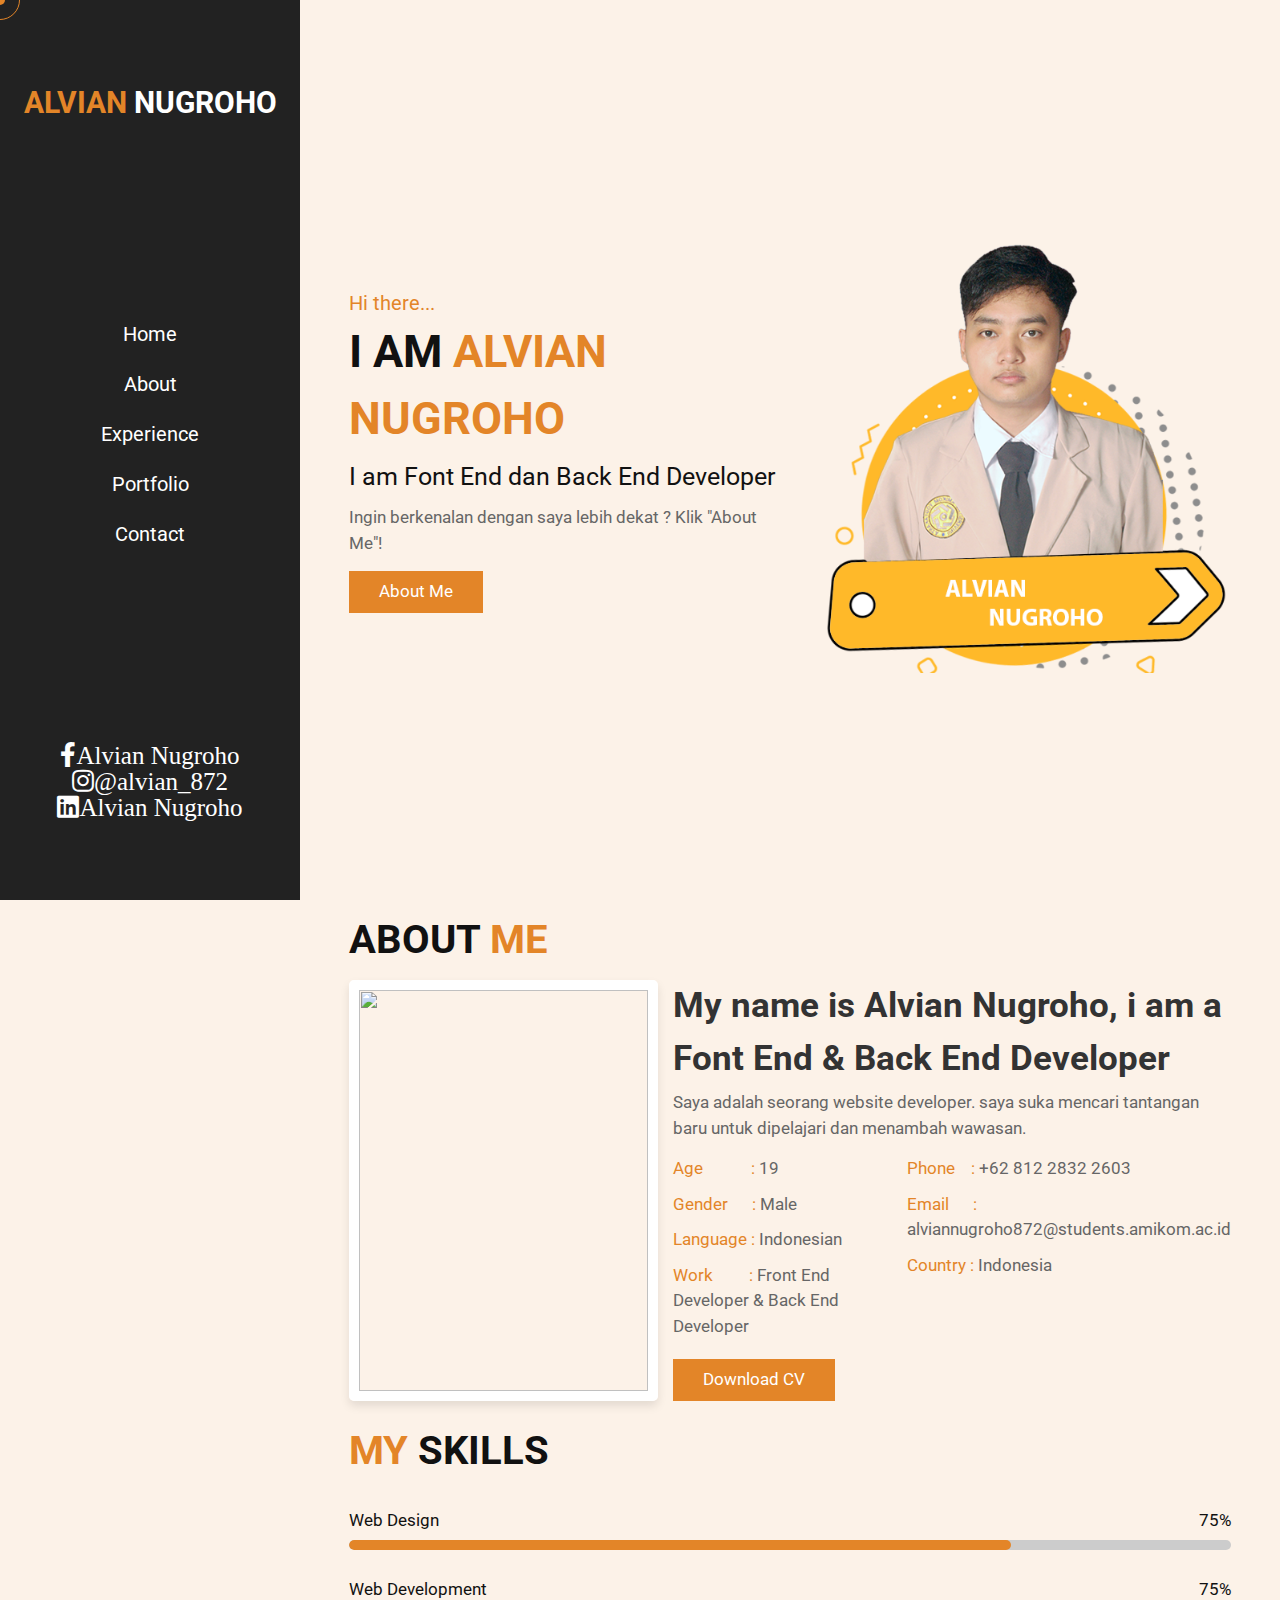
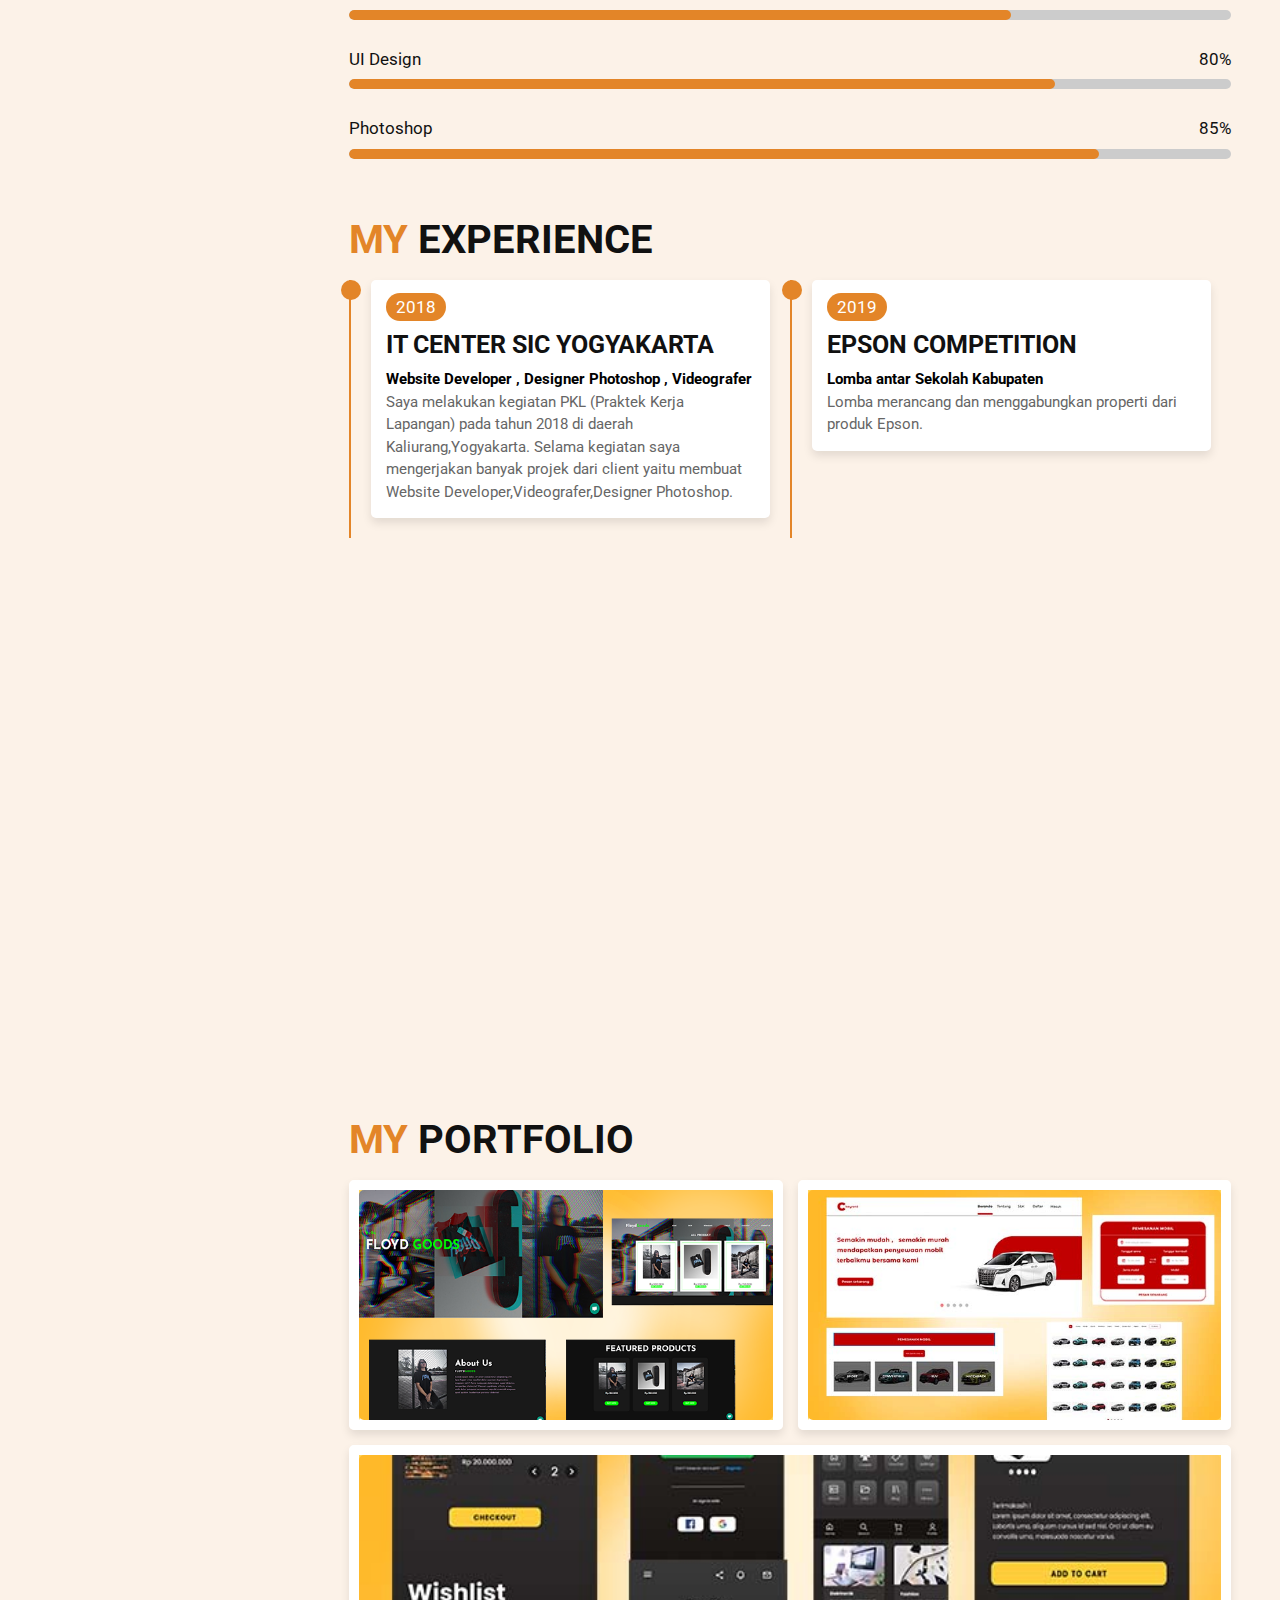
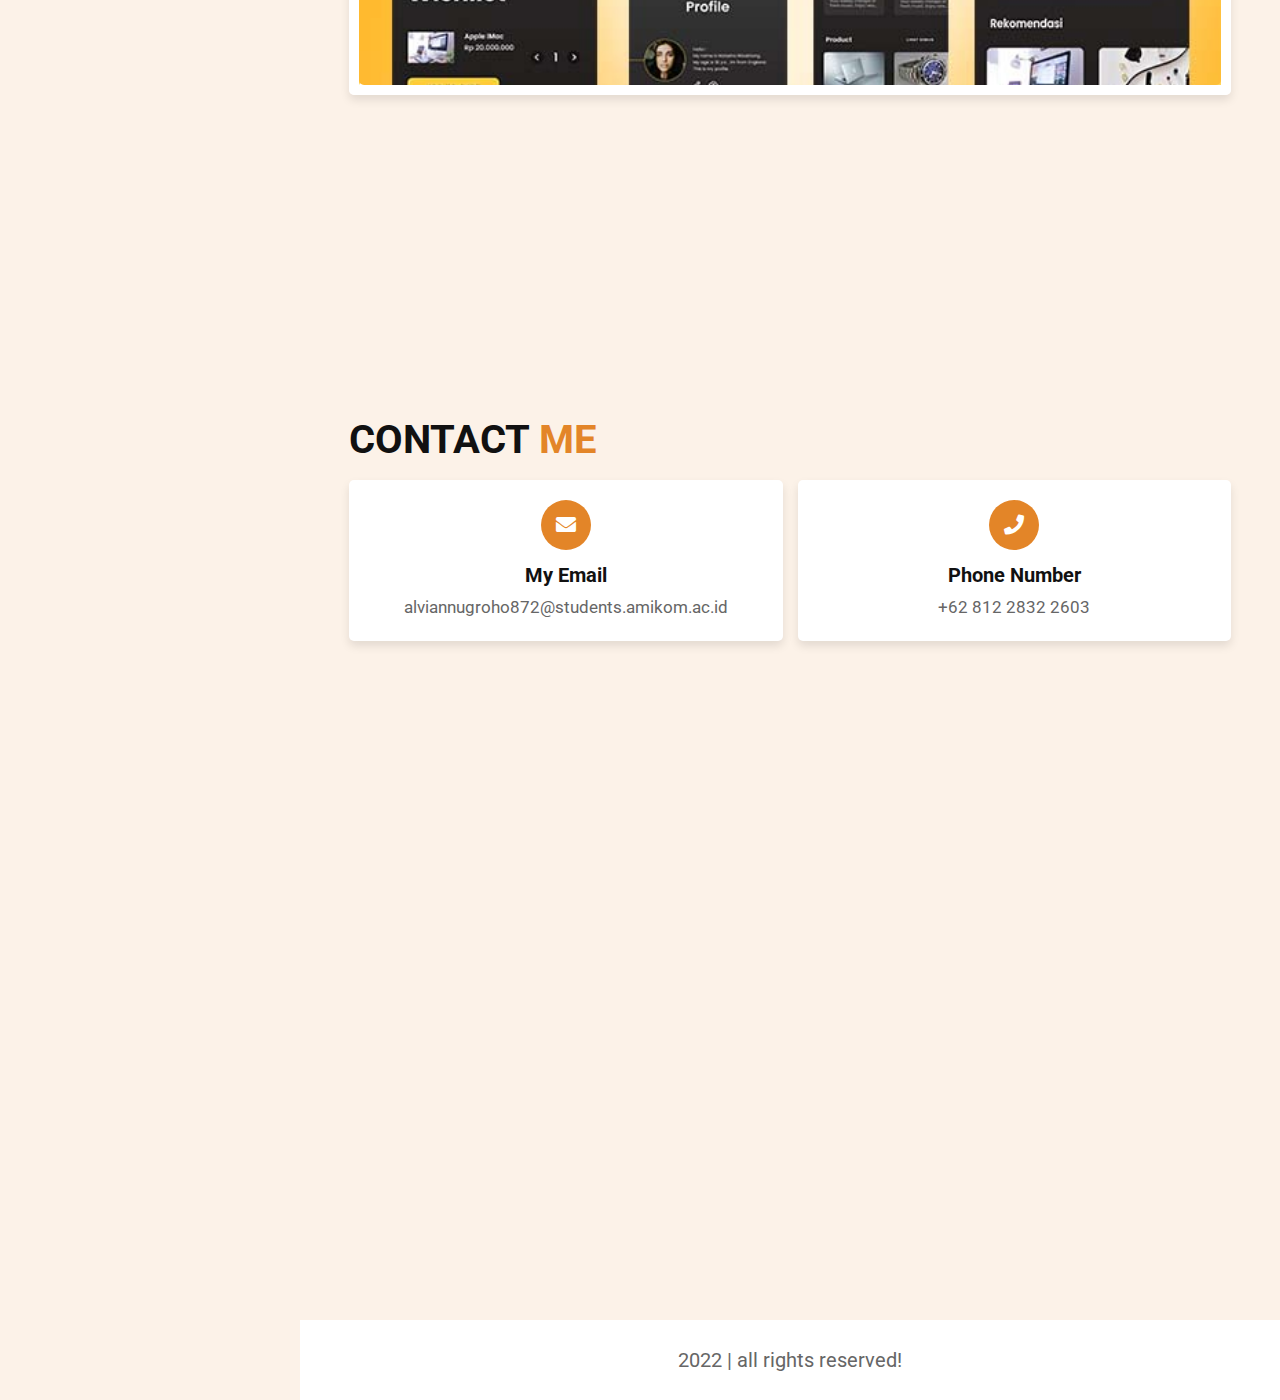
==== index.html @ 5c434775 "Alvian_Portofolio" ====
<!DOCTYPE html>
<html lang="en">
<head>
    <meta charset="UTF-8">
    <meta http-equiv="X-UA-Compatible" content="IE=edge">
    <meta name="viewport" content="width=device-width, initial-scale=1.0">
    <title>Portofolio</title>

    <!-- font awesome cdn link  -->
    <link rel="stylesheet" href="https://cdnjs.cloudflare.com/ajax/libs/font-awesome/5.15.3/css/all.min.css">

    <!-- custom css file link  -->
    <link rel="stylesheet" href="css/style12.css">

</head>
<body>

<!-- custom cursors  -->
<div class="cursor-1"></div>
<div class="cursor-2"></div>


<div id="menu-bars" class="fas fa-bars"></div>
    
<!-- header section starts  -->

<header>

    <a href="#home" class="logo"> <span>Alvian</span> Nugroho </a>

    <nav class="navbar">
        <a href="#home">Home</a>
        <a href="#about">About</a>
        <a href="#experience">Experience</a>
        <a href="#portfolio">Portfolio</a>
        <a href="#contact">Contact</a>
    </nav>

    <div class="follow">
        <a href="https://www.facebook.com/dolphin.au.54" class="fab fa-facebook-f">Alvian Nugroho</a>
        <a href="https://www.instagram.com/alvian_872/" class="fab fa-instagram">@alvian_872</a>
        <a href="https://www.linkedin.com/in/alvian-nugroho-238197245/" class="fab fa-linkedin">Alvian Nugroho</a>
    </div>

</header>

<!-- header section ends -->

<!-- home section starts  -->

<section class="home" id="home">

    <div class="content">
        <span class="hi"> Hi there... </span>
        <h3> I am <span> Alvian Nugroho </span> </h3>
        <p class="info"> I am Font End dan Back End Developer </p>
        <p class="text"> Ingin berkenalan dengan saya lebih dekat ? Klik "About Me"! </p>
        <a href="#about" class="btn">About Me</a>
    </div>

    <div class="image">
        <img src="images/home-img12.png" alt="">
    </div>

</section>

<!-- home section ends -->

<!-- about section starts  -->

<section class="about" id="about">

<h1 class="heading"> about <span> me </span> </h1>

<div class="row-1">

    <div class="image">
        <img src="../Alvian_Portofolio/images/about-img-assets/about-img1.png" alt="">
    </div>

    <div class="content">
        <h3> My name is Alvian Nugroho, i am a Font End & Back End Developer </h3>
        <p>Saya adalah seorang website developer. saya suka mencari tantangan baru untuk dipelajari dan menambah wawasan.</p>
        <div class="box-container">
            <div class="box">
                <p> <span> Age &nbsp;&nbsp;&nbsp;&nbsp;&nbsp;&nbsp;&nbsp;&nbsp;&nbsp;&nbsp;&nbsp;: </span> 19 </p>
                <p> <span> Gender &nbsp;&nbsp;&nbsp;&nbsp;&nbsp;: </span> Male </p>
                <p> <span> Language : </span> Indonesian </p>
                <p> <span> Work &nbsp;&nbsp;&nbsp;&nbsp;&nbsp;&nbsp;&nbsp;&nbsp;: </span> Front End Developer & Back End Developer </p>
            </div>
            <div class="box">
                <p> <span> Phone &nbsp;&nbsp;&nbsp;: </span> +62 812 2832 2603</p>
                <p> <span> Email &nbsp;&nbsp;&nbsp;&nbsp;&nbsp;: </span> alviannugroho872@students.amikom.ac.id </p>
                <p> <span> Country : </span> Indonesia </p>
            </div>
        </div>
        <a href="CV Resume.pdf" class="btn">Download CV</a>
    </div>

</div>

<h1 class="heading"> <span> my </span> skills </h1>

<div class="row-2">

    <div class="skills">
        <div class="progress">
            <h3> Web Design <span> 75% </span> </h3>
            <div class="bar"> <span></span> </div>
        </div>
        <div class="progress">
            <h3> Web Development <span> 75% </span> </h3>
            <div class="bar"> <span></span> </div>
        </div>
        <div class="progress">
            <h3> UI Design <span> 80% </span> </h3>
            <div class="bar"> <span></span> </div>
        </div>
        <div class="progress">
            <h3> Photoshop <span> 85% </span> </h3>
            <div class="bar"> <span></span> </div>
        </div>
    </div>


</div>

</section>

<!-- about section ends -->



<!-- experience section starts  -->

<section class="experience" id="experience">

    <h1 class="heading"> <span> my </span> experience </h1>

    <div class="box-container">

        <div class="box">
            <div class="content">
                <span> 2018 </span>
                <h3>IT CENTER SIC YOGYAKARTA</h3>
                <h2>Website Developer , Designer Photoshop , Videografer</h2>
                <p>Saya melakukan kegiatan PKL (Praktek Kerja Lapangan) pada tahun 2018 di daerah Kaliurang,Yogyakarta. Selama kegiatan saya mengerjakan banyak projek dari client yaitu membuat Website Developer,Videografer,Designer Photoshop.</p>
            </div>
        </div>

        <div class="box">
            <div class="content">
                <span> 2019 </span>
                <h3>EPSON COMPETITION</h3>
                <h2>Lomba antar Sekolah Kabupaten</h2>
                <p>Lomba merancang dan menggabungkan properti dari produk Epson.</p>
            </div>
        </div>



    </div>

</section>

<!-- experience section ends -->

<!-- portfolio section starts  -->

<section class="portfolio" id="portfolio">

    <h1 class="heading"> <span> my </span> portfolio </h1>

    <div class="box-container">



        <div class="box">
            <img src="images/img-87.png" alt="">
            <a href="galery.html" class="box" >Klik Disini</a>
            <h3> Project Website Clothing </h3>
            <div class="icons">
                <a href="galery.html" class="fas fa-angle-double-right"></a>
            </div>
        </div>

        <div class="box">
            <img src="images/img-100.jpg" alt="">
            <a href="galery1.html" class="box" >Klik Disini </a>
            <h3> UI / UX Website</h3>
            <div class="icons">
                <a href="galery1.html" class="fas fa-angle-double-right"></a>
            </div>
        </div>
        <div class="box">
            <img src="images/img-500.jpg" alt="">
            <a href="galery2.html" class="box" >Klik Disini </a>
            <h3> UI / UX Mobile</h3>
            <div class="icons">
                <a href="galery2.html" class="fas fa-angle-double-right"></a>
            </div>
        </div>

    </div>

    </div>

</section>

<!-- portfolio section ends -->

<!-- contact section starts  -->

<section class="contact" id="contact">

    <h1 class="heading"> contact <span> me </span> </h1>

    <div class="icons-container">

        <div class="icons">
            <i class="fas fa-envelope"></i>
            <h3>My Email</h3>
            <p>alviannugroho872@students.amikom.ac.id</p>
        </div>

        <div class="icons">
            <i class="fas fa-phone"></i>
            <h3>Phone Number</h3>
            <p>+62 812 2832 2603</p>
        </div>


    </div>



</section>

<!-- contact section ends -->

<!-- footer section  -->
<footer class="footer"> 2022 </span> | all rights reserved! </footer>






















<!-- custom js file link  -->
<script src="js/script.js"></script>

</body>
</html>
---- css/style12.css ----
@import url('https://fonts.googleapis.com/css2?family=Roboto:wght@100;300;400;500;700&display=swap');

:root{
    --main-color:#e38528;
}

*{
    font-family: 'Roboto', sans-serif;
    margin:0; padding:0;
    box-sizing: border-box;
    outline: none; border:none;
    text-decoration: none;

    transition: all .2s linear;
    line-height: 1.5;
}

html{
    font-size: 62.5%;
    overflow-x: hidden;
    scroll-behavior: smooth;
}

body{
    background: #fcf2e8;
    padding-left: 30rem;
}

section{
    padding:1rem 5%;
    min-height: 100vh;
}

.heading{
    font-size: 4rem;
    padding-bottom: 1rem;
    color:#111;
    text-transform: uppercase;
}

.heading span{
    color:var(--main-color);
    text-transform: uppercase;
}

.btn{
    display: inline-block;
    margin-top: 1rem;
    padding:.8rem 3rem;
    background:var(--main-color);
    color:#fff;
    cursor: pointer;
    font-size: 1.7rem;
}

.btn:hover{
    background:#111;
    letter-spacing: .2rem;
}

header{
    position: fixed;
    top:0; left:0; bottom:0;
    background:#222;
    display: flex;
    align-items: center;
    justify-content: space-between;
    z-index: 1000;
    flex-flow: column;
    padding:8rem 2rem;
    width:30rem;
    text-align: center;
}

header .logo{
    text-transform: uppercase;
    color:#fff;
    font-size: 3rem;
    font-weight: bolder;
}

header .logo span{
    text-transform: uppercase;
    color:var(--main-color);
}

header .navbar a{
    display: block;
    font-size: 2rem;
    color:#fff;
    margin:2rem 0;
}

header .navbar a:hover{
    letter-spacing: .2rem;
    color:var(--main-color);
}

header .follow a{
    font-size: 2.5rem;
    color:#fff;
    margin:0 .7rem;
}

header .follow a:hover{
    color:var(--main-color);
}

#menu-bars{
    position: fixed;
    top:1rem; right: 1rem;
    z-index: 10000;
    background:var(--main-color);
    color:#fff;
    border-radius: .5rem;
    padding:1rem 1.5rem;
    font-size: 3rem;
    cursor:pointer;
    display: none;
}

.cursor-1{
    position: absolute;
    top:0; left:0;
    height:1rem; width:1rem;
    background: var(--main-color);
    pointer-events: none;
    transform: translate(-50%, -50%);
    border-radius: 50%;
    z-index: 10000;
}

.cursor-1.active{
    height:7rem;
    width:7rem;
    opacity: .3;
}

.cursor-2{
    position: absolute;
    top:0; left:0;
    height:4rem; width:4rem;
    border:.1rem solid var(--main-color);
    pointer-events: none;
    transform: translate(-50%, -50%);
    border-radius: 50%;
    z-index: 10000;
    transition: .3s linear;
}

.cursor-2.active{
    display: none;
}

.home{
    display: flex;
    align-items: center;
    flex-wrap: wrap;
    gap:1.5rem;
}

.home .image{
    flex:1 1 40rem;
}

.home .image img{
    width:100%;
}

.home .content{
    flex:1 1 40rem;
}

.home .content .hi{
    font-size: 2rem;
    color:var(--main-color);
}

.home .content h3{
    font-size: 4.5rem;
    color:#111;
    text-transform: uppercase;
}

.home .content h3 span{
    color:var(--main-color);
    text-transform: uppercase;
}

.home .content .info{
    font-size: 2.5rem;
    color:#111;
    padding:.5rem 0;
}

.home .content .text{
    font-size: 1.7rem;
    color:#666;
    padding:.5rem 0;
}

.about .row-1{
    display: flex;
    flex-wrap: wrap;
    gap:1.5rem;
    padding-bottom: 2rem;
}

.about .row-1 .image{
    flex:1 1 25rem;
}

.about .row-1 .image img{
    height: 100%;
    width:100%;
    object-fit: cover;
    border:1rem solid #fff;
    border-radius: .5rem;
    box-shadow: 0 .5rem 1rem rgba(0,0,0,.1);
}

.about .row-1 .content{
    flex:1 1 50rem;
}

.about .row-1 .content h3{
    color:#333;
    font-size: 3.5rem;
}

.about .row-1 .content p{
    color:#666;
    font-size: 1.7rem;
    padding:.5rem 0;
}

.about .row-1 .content .box-container{
    display: flex;
    flex-wrap: wrap;
    gap:1.5rem;
    padding: 0.5rem 0;
}

.about .row-1 .content .box-container .box{
    flex:1 1 20rem;
}

.about .row-1 .content .box-container .box span{
    color:var(--main-color);
}

.about .row-2{
    display: flex;
    flex-wrap: wrap;
    gap:1.5rem;
    align-items: center;
}

.about .row-2 .skills{
    flex:1 1 40rem;
}

.about .row-2 .skills .progress{
    padding:1rem 0;
}

.about .row-2 .skills .progress h3{
    display: flex;
    justify-content: space-between;
    padding:.7rem 0;
    font-size: 1.7rem;
    color:#111;
    font-weight: 400;
}

.about .row-2 .skills .progress .bar{
    width:100%;
    background:#ccc;
    overflow:hidden;
    height:1rem;
    border-radius: 50rem;
}

.about .row-2 .skills .progress .bar span{
    display:block;
    height:100%;
    background:var(--main-color);
    border-radius: 50rem;
}

.about .row-2 .skills .progress:nth-child(1) .bar span{
    width:75%;
}

.about .row-2 .skills .progress:nth-child(2) .bar span{
    width:75%;
}

.about .row-2 .skills .progress:nth-child(3) .bar span{
    width:80%;
}

.about .row-2 .skills .progress:nth-child(4) .bar span{
    width:85%;
}

.about .row-2 .box-container{
    flex:1 1 40rem;
    display: flex;
    flex-wrap: wrap;
    gap:1.5rem;
}

.about .row-2 .box-container .box{
    flex:1 1 15rem;
    background:#fff;
    padding:2rem;
    border-radius: .5rem;
    box-shadow: 0 .5rem 1rem rgba(0,0,0,.1);
}

.about .row-2 .box-container .box h3{
    color:var(--main-color);
    font-size: 3rem;
}

.about .row-2 .box-container .box p{
    color:#666;
    font-size: 1.7rem;
    padding-top: .5rem;
}


.portfolio .box-container{
    display: flex;
    flex-wrap: wrap;
    gap:1.5rem;
}

.portfolio .box-container .box{
    flex:1 1 30rem;
    height:25rem;
    position: relative;
    overflow:hidden;
    border:1rem solid rgb(255, 255, 255);
    box-shadow: 0 .5rem 1rem rgba(0,0,0,.1);
    background:rgba(255, 211, 78, 0.925);
    border-radius: .5rem;
}

.portfolio .box-container .box img{
    height:100%;
    width:100%;
    object-fit: cover;
    border-radius: .5rem;
    position: relative;
    z-index: 1;
}
.experience .box-container{
    display: flex;
    flex-wrap: wrap;
}

.experience .box-container .box{
    position: relative;
    flex:1 1 33rem;
    border-left: .2rem solid var(--main-color);
    padding-left: 2rem;
    padding-right: 2rem;
    padding-bottom: 2rem;    
}

.experience .box-container .box::before{
    content: '';
    position: absolute;
    top:0; left:-1rem;
    height:2rem;
    width:2rem;
    border-radius: 50%;
    background:var(--main-color);
}

.experience .box-container .box .content{
    background:#fff;
    padding:1.5rem;
    box-shadow: 0 .5rem 1rem rgba(0,0,0,.1);
    border-radius: .5rem;
}

.experience .box-container .box .content span{
    color:#fff;
    font-size: 1.7rem;
    background:var(--main-color);
    border-radius: 50rem;
    padding:.4rem 1rem;
}

.experience .box-container .box .content h3{
    font-size: 2.5rem;
    padding:.5rem 0;
    color:#111;
}

.experience .box-container .box .content p{
    font-size: 1.5rem;
    color:#666;
}
.portfolio .box-container .box:hover img{
    height:75%;
    width:75%;
}

.portfolio .box-container .box h3{
    position: absolute;
    bottom:.5rem; left:1rem;
    font-size: 2.5rem;
    color:#333;
    text-transform: uppercase;
}

.portfolio .box-container .box .icons{
    position: absolute;
    top:1rem; right:1rem;
}

.portfolio .box-container .box .icons a{
    display: block;
    height:4rem;
    width:4rem;
    border-radius: .5rem;
    background: #eee;
    color:#333;
    font-size: 1.7rem;
    line-height: 4rem;
    text-align: center;
    margin-bottom: 1rem;
}

.portfolio .box-container .box .icons a:hover{
    background:var(--main-color);
    color:#fff;
}

.contact .icons-container{
    display: flex;
    gap:1.5rem;
    flex-wrap: wrap;
    padding-bottom: 2rem;
}

.contact .icons-container .icons{
    flex:1 1 25rem;
    text-align: center;
    padding:2rem;
    background:#fff;
    box-shadow: 0 .5rem 1rem rgba(0,0,0,.1);
    border-radius: .5rem;
}

.contact .icons-container .icons i{
    height:5rem;
    width:5rem;
    line-height: 5rem;
    font-size: 2rem;
    background: var(--main-color);
    color:#fff;
    border-radius: 50%;
}

.contact .icons-container .icons h3{
    color:#111;
    font-size: 2rem;
    padding:.5rem 0;
    padding-top: 1rem;
}

.contact .icons-container .icons p{
    color:#666;
    font-size: 1.7rem;
}

.contact .row{
    display: flex;
    flex-wrap: wrap;
    gap:1.5rem;
}

.contact .row form{
    flex:1 1 55rem;
    background:#fff;
    padding:0 2rem;
    box-shadow: 0 .5rem 1rem rgba(0,0,0,.1);
    border-radius: .5rem;
}

.contact .row .map{
    flex:1 1 25rem;
    border:1rem solid #fff;
    box-shadow: 0 .5rem 1rem rgba(0,0,0,.1);
    border-radius: .5rem;
    width: 100%;
}

.contact .row form .box,
.contact .row form textarea{
    width: 100%;
    border-bottom: .1rem solid #333;
    color:#333;
    text-transform: none;
    font-size: 1.7rem;
    padding:1rem 0;
    margin:1rem 0;
}

.contact .row form .box:focus,
.contact .row form textarea:focus{
    border-color: var(--main-color);
}

.contact .row form .box::placeholder,
.contact .row form textarea::placeholder{
    text-transform: capitalize;
}

.contact .row form textarea{
    height: 20rem;
    resize: none;
}

.contact .row form .btn{
    margin-top: 0;
    margin-bottom: 1.5rem;
}

.footer{
    margin-top: 2rem;
    font-size: 2rem;
    padding:2.5rem;
    text-align: center;
    color:#666;
    background: #fff;
}

.footer span{
    color:var(--main-color);
}


















/* media queries  */
@media (max-width:991px){

    html{
        font-size: 55%;
    }
    
    body{
        padding: 0;
    }

    #menu-bars{
        display: initial;
    }

    header{
        left:-120%;
    }

    header.active{
        left:0%;
    }

    .cursor-1,
    .cursor-2{
        display: none;
    }

}

@media (max-width:450px){

    html{
        font-size: 50%;
    }

    header{
        width:100%;
    }

    .experience .box-container .box{
        padding-right: 0;
    }

}
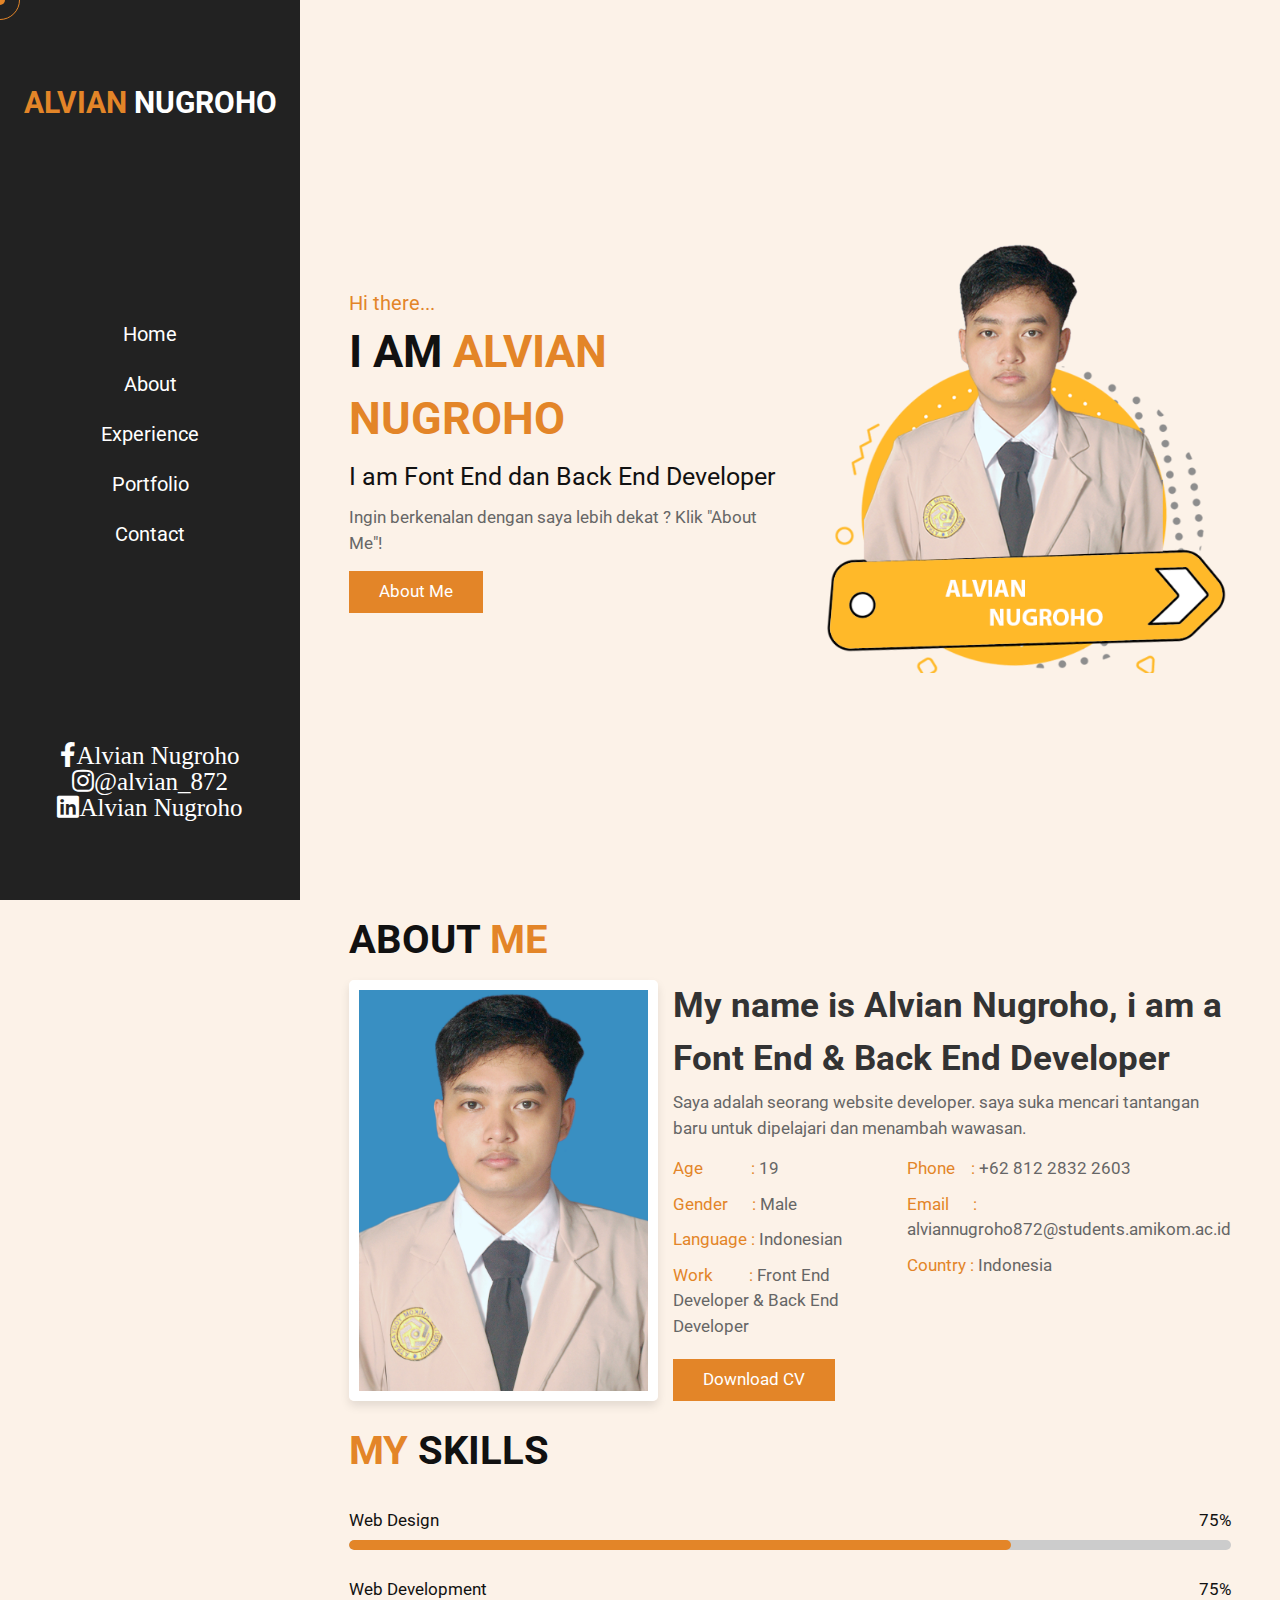
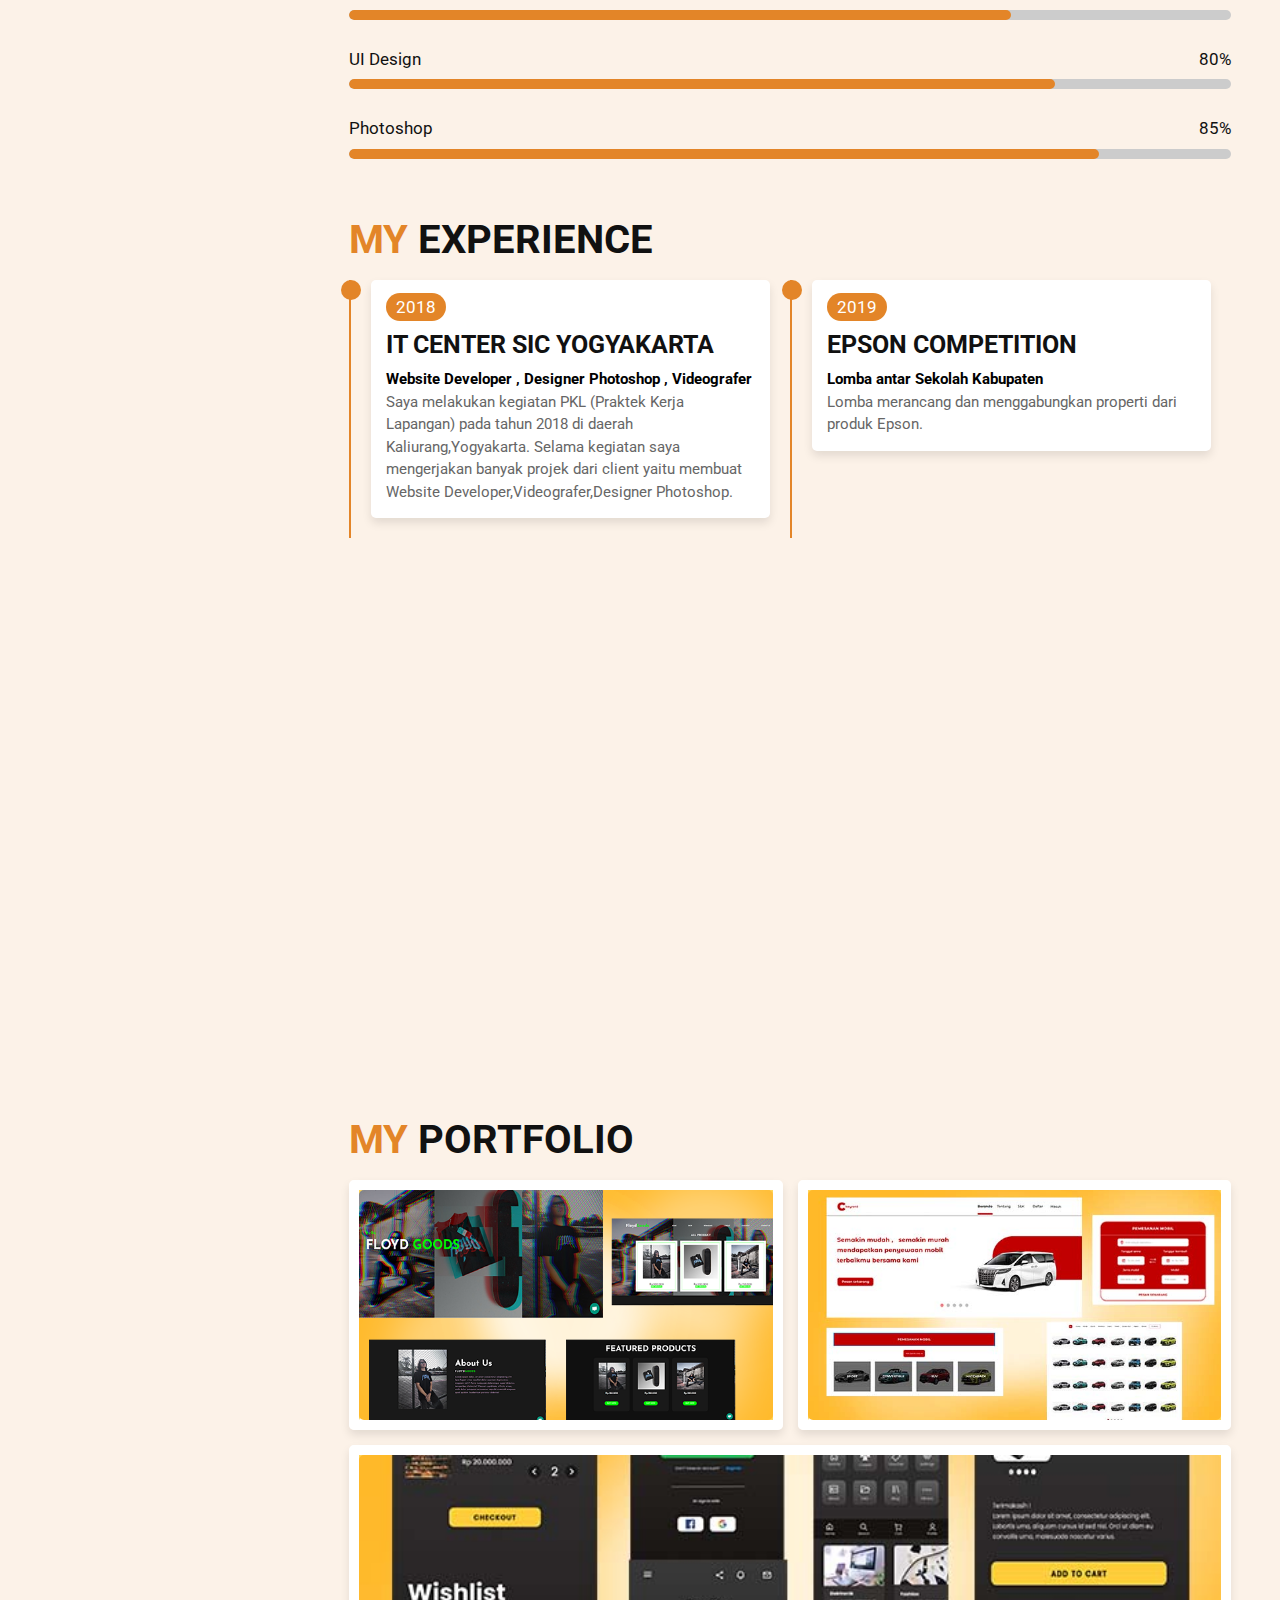
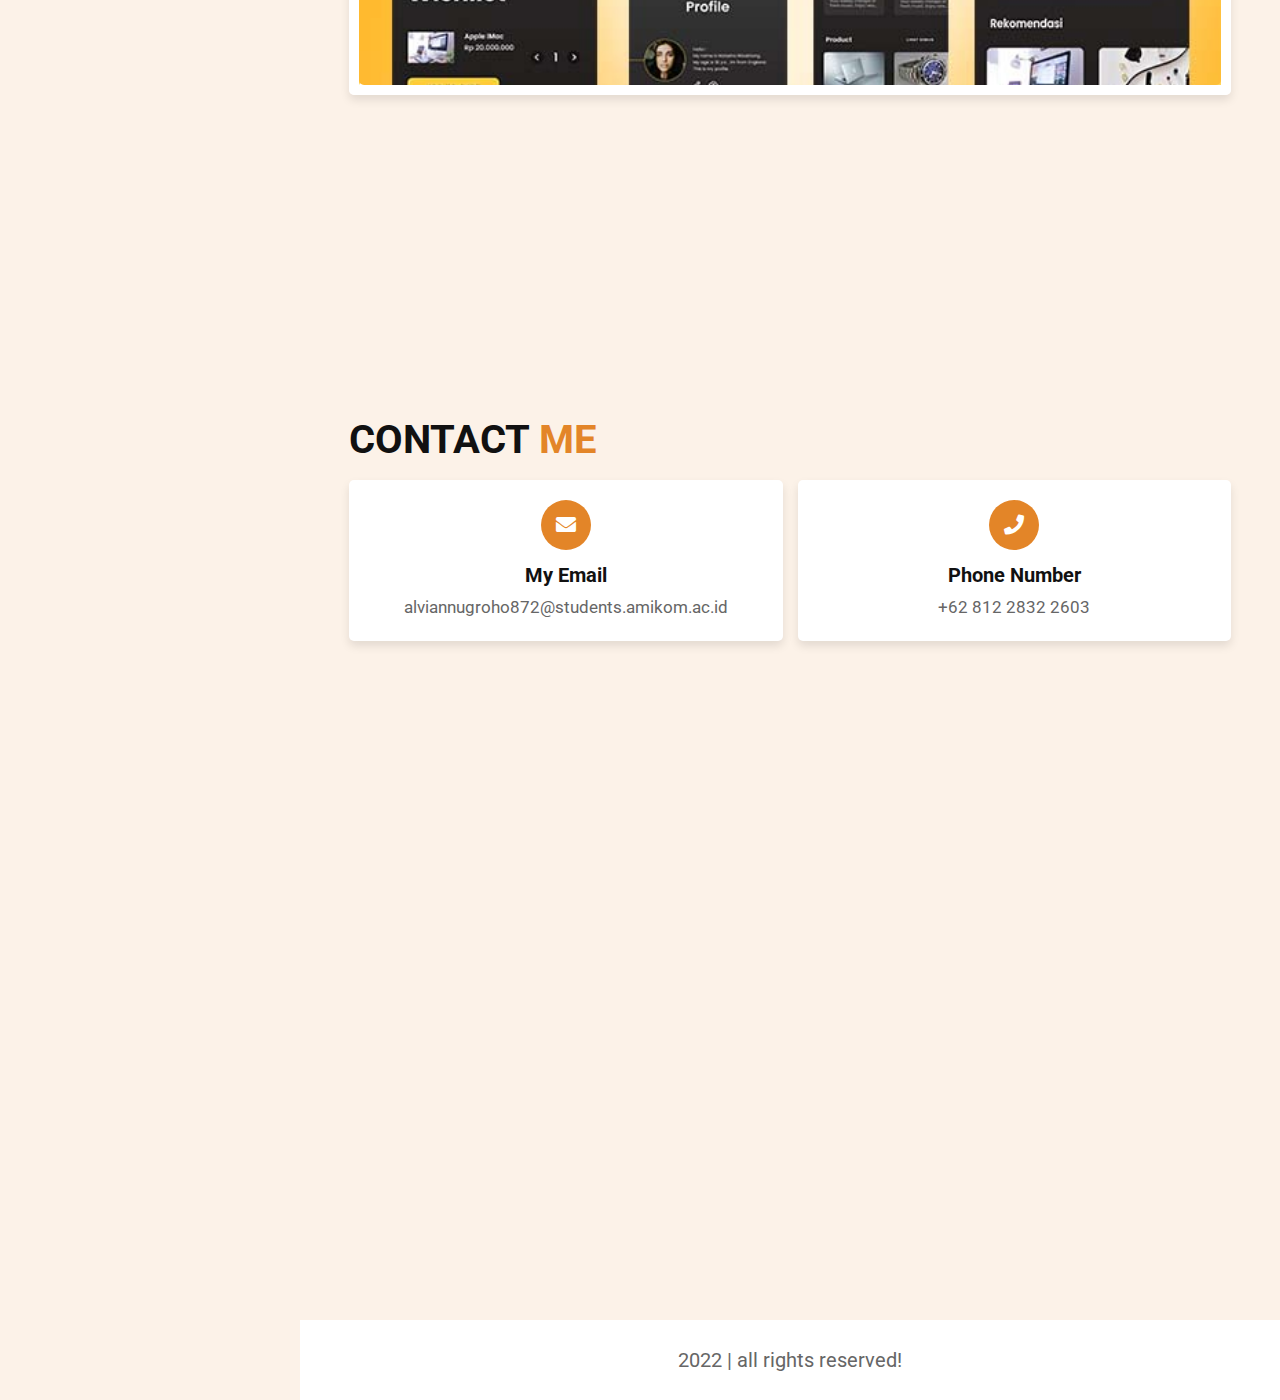
==== commit 451af1c9: "update" ====
--- a/index.html
+++ b/index.html
@@ -75,7 +75,7 @@
 <div class="row-1">
 
     <div class="image">
-        <img src="../Alvian_Portofolio/images/about-img-assets/about-img1.png" alt="">
+        <img src="images/9000/111.png" alt="">
     </div>
 
     <div class="content">
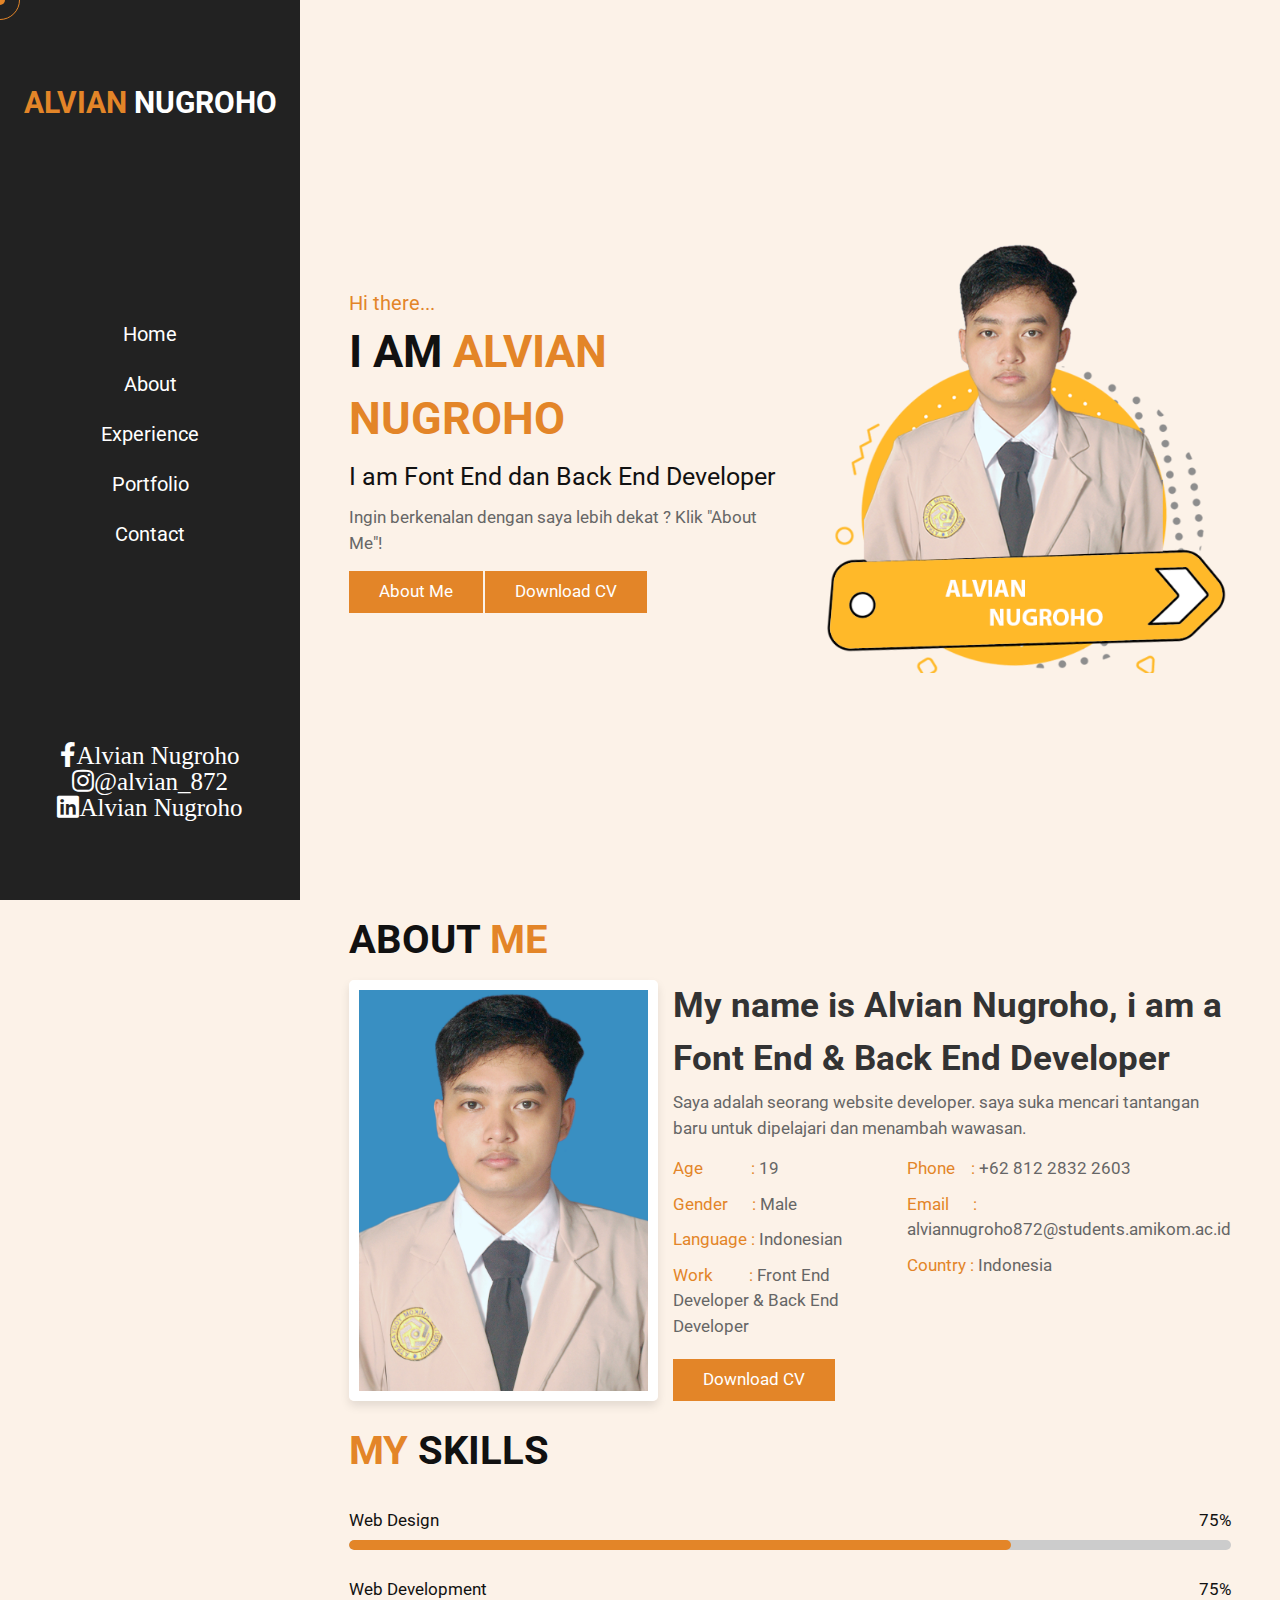
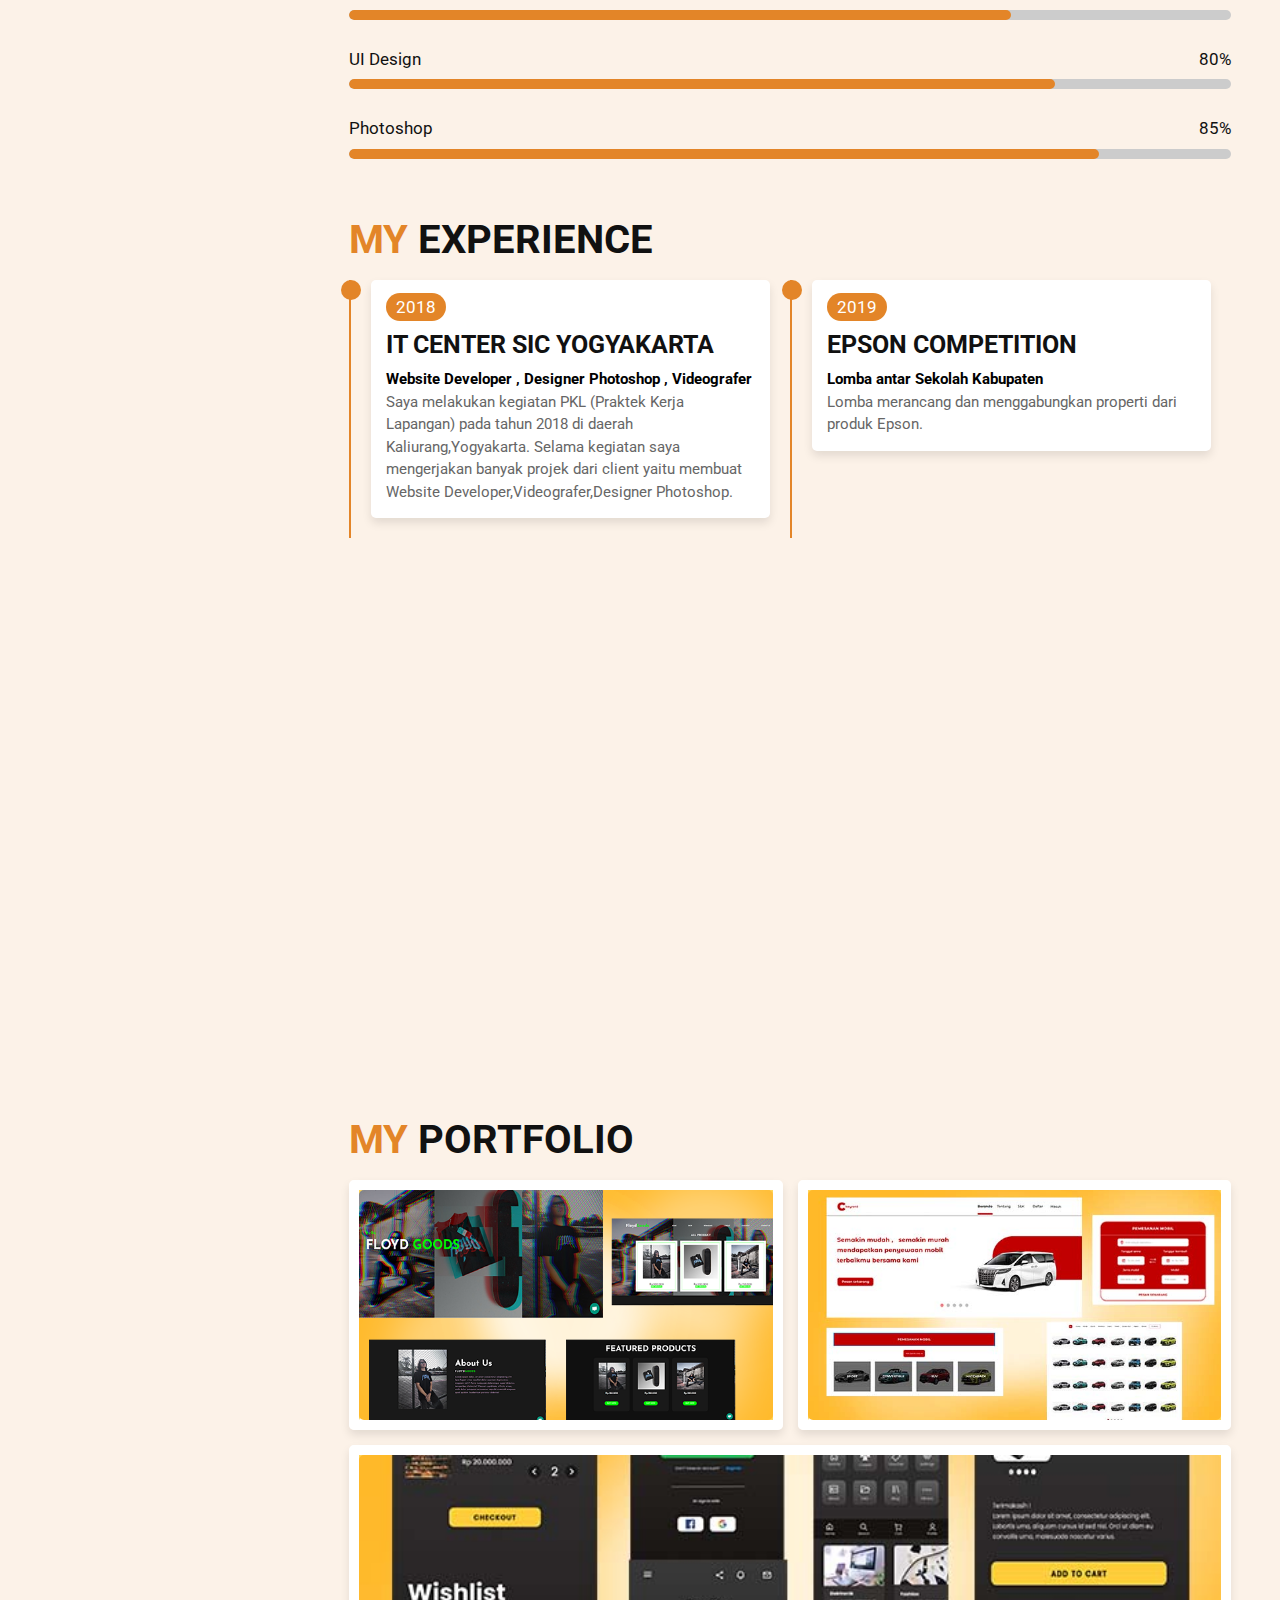
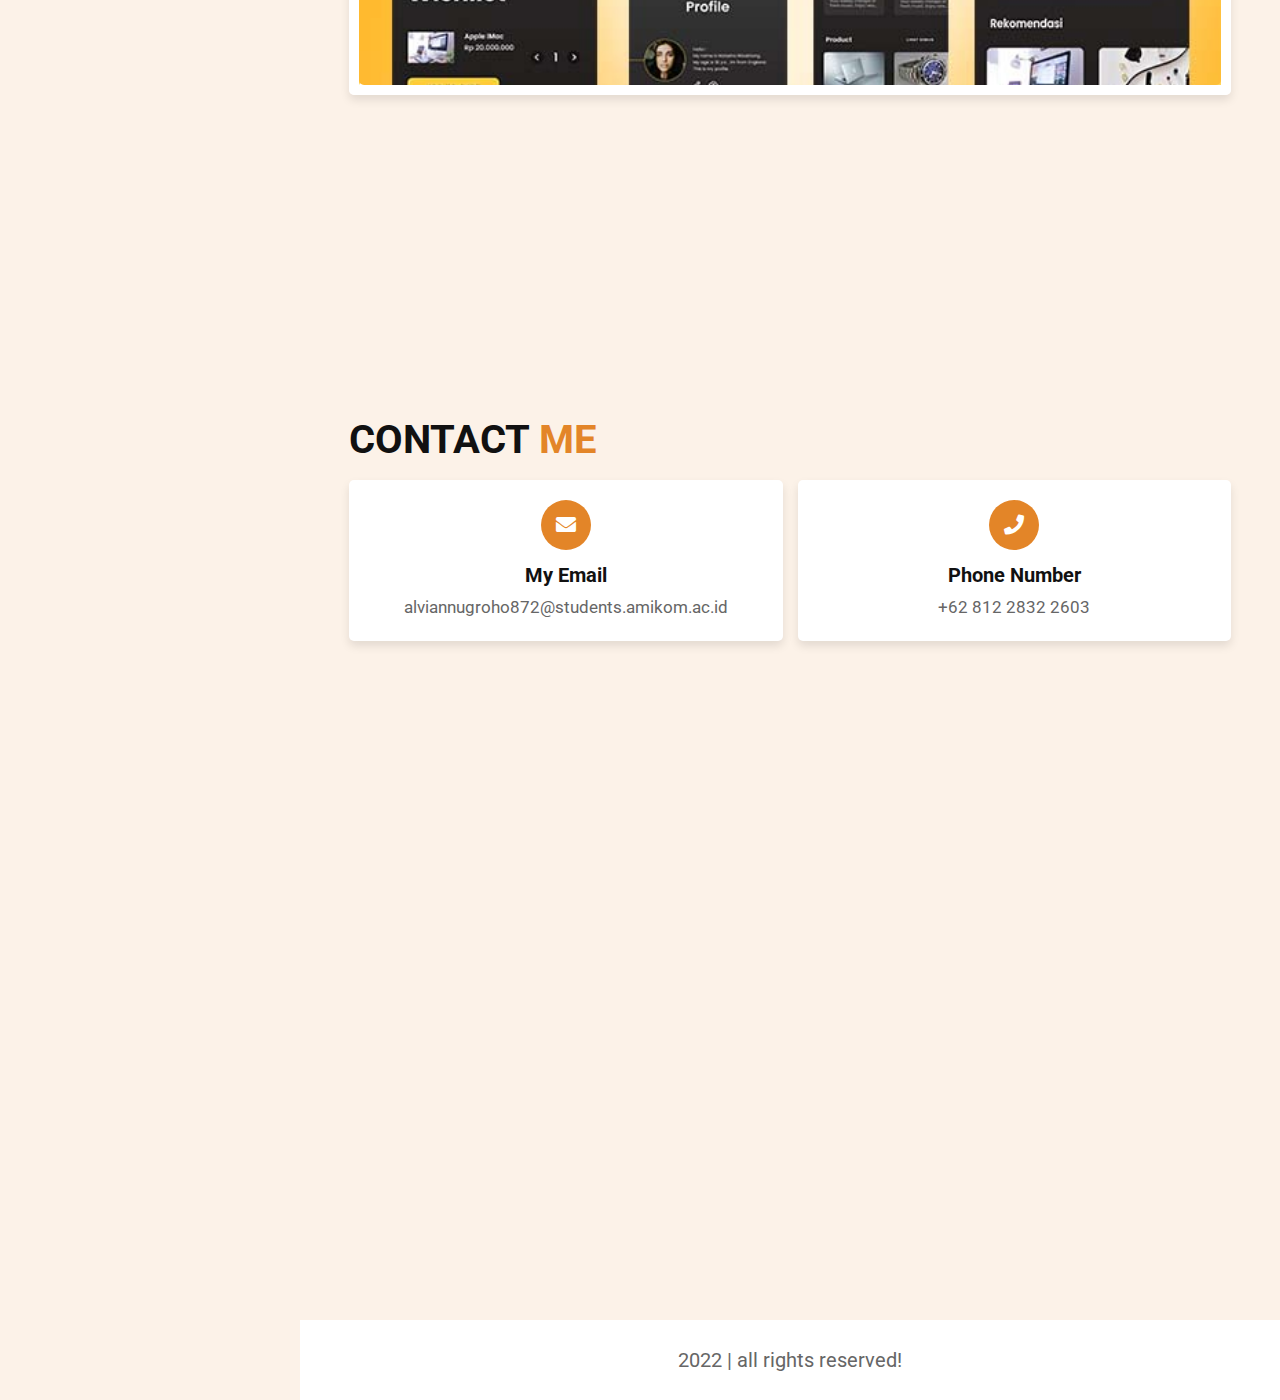
==== commit 608e4874: "update" ====
--- a/index.html
+++ b/index.html
@@ -56,6 +56,7 @@
         <p class="info"> I am Font End dan Back End Developer </p>
         <p class="text"> Ingin berkenalan dengan saya lebih dekat ? Klik "About Me"! </p>
         <a href="#about" class="btn">About Me</a>
+        <a href="CV Resume.pdf" class="btn">Download CV</a>
     </div>
 
     <div class="image">
